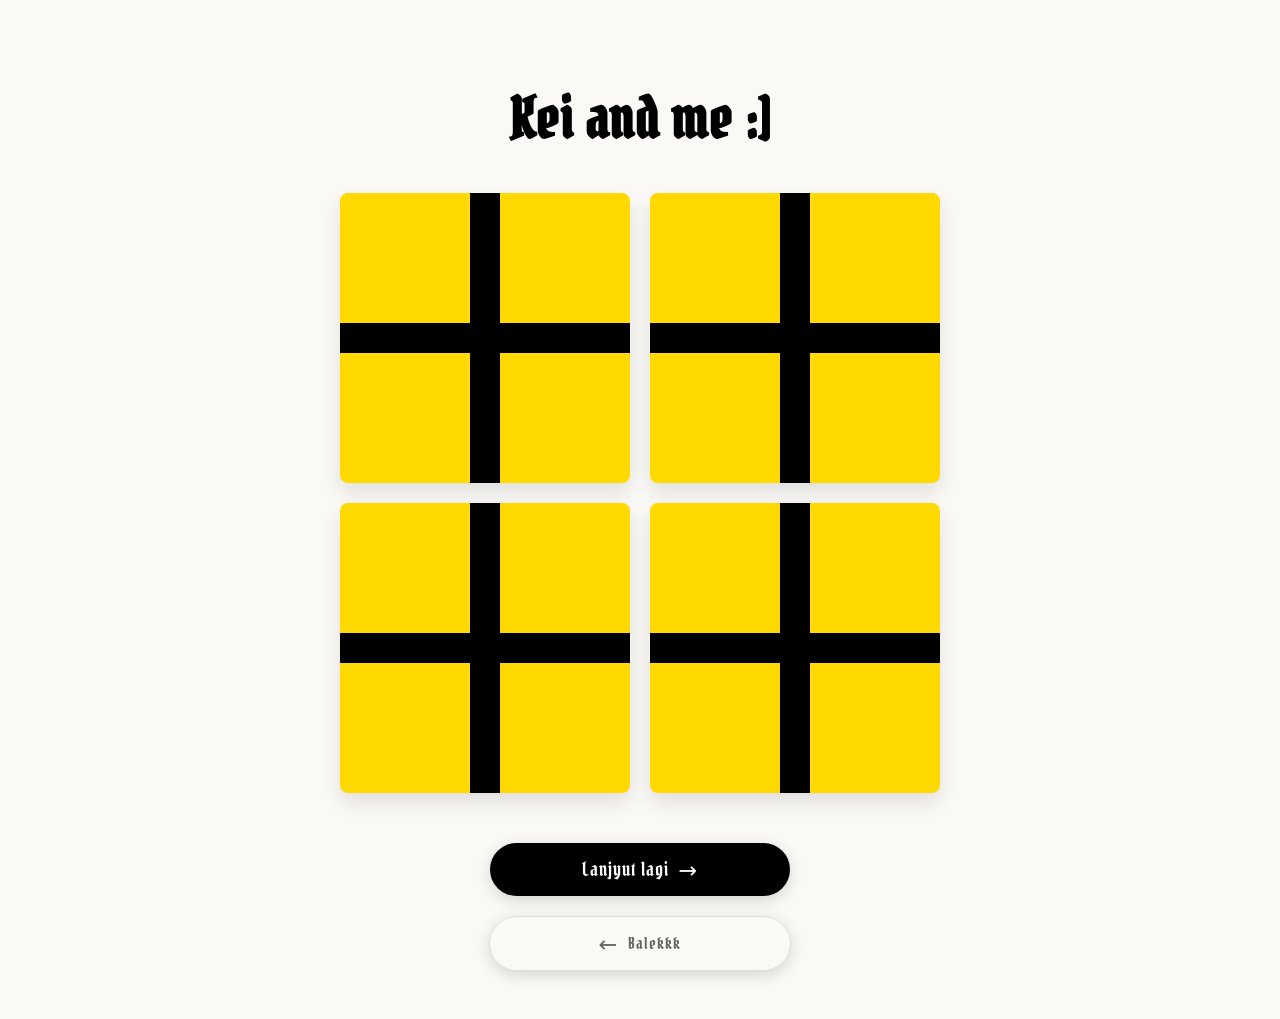
==== keisha2.html @ 131251bb "Add files via upload" ====
<!DOCTYPE html>
<html lang="en">
<head>
    <meta charset="UTF-8">
    <meta name="viewport" content="width=device-width, initial-scale=1.0">
    <title>TrioImutzBirthday</title>
    <link rel="stylesheet" href="foto.css">
    <link rel="preconnect" href="https://fonts.googleapis.com">
    <link rel="preconnect" href="https://fonts.gstatic.com" crossorigin>
    <link href="https://fonts.googleapis.com/css2?family=Pirata+One&family=Playfair+Display:ital,wght@0,400..900;1,400..900&display=swap" rel="stylesheet">
    <style>
        .btn-nav {
            display: inline-flex;
            align-items: center;
            padding: 12px 25px;
            background-color: #000000;
            color: #FAF9F6;
            text-decoration: none;
            font-family: 'Pirata One', system-ui;
            font-size: 1.2rem;
            border-radius: 50px;
            transition: all 0.3s ease;
            letter-spacing: 1px;
        }

    </style>
</head>
<body>
    <h1 class="Pirata">Kei and me :]</h1>
    <div class="photo-gallery">
        <div class="gift-container" onclick="openGift(this)">
            <div class="gift-box">
                <span class="gift-text">🎁</span>
            </div>
            <div class="photo-content">
                <img src="fotokia.jpeg" alt="Foto 1">
            </div>
        </div>
        <div class="gift-container" onclick="openGift(this)">
            <div class="gift-box">
                <span class="gift-text">🎁</span>
            </div>
            <div class="photo-content">
                <img src="fotokia3.jpeg" alt="Foto 2">
            </div>
        </div>
        <div class="gift-container" onclick="openGift(this)">
            <div class="gift-box">
                <span class="gift-text">🎁</span>
            </div>
            <div class="photo-content">
                <img src="fotokia4.jpeg" alt="Foto 3">
            </div>
        </div>
        <div class="gift-container" onclick="openGift(this)">
            <div class="gift-box">
                <span class="gift-text">🎁</span>
            </div>
            <div class="photo-content">
                <img src="fotokia2.jpeg" alt="Foto 4">
            </div>
        </div>
    </div>

    <div class="nav-container-bottom">
        <a href="keisha3.html" class="btn-nav">
            Lanjyut lagi <span class="icon">→</span>
        </a>
    </div>

    <div class="nav-container-top" style="margin-top: 20px;">
        <a href="keisha.html" class="btn-nav" style="background: none; color: #666; border: 1px solid #ddd; font-size: 1rem;">
            <span class="icon">←</span> Balekkk
        </a>
    </div>
    <script>
        function openGift(element) {
            element.classList.toggle('open');
        }
    </script>
</body>
</html>
---- foto.css ----
body {
            background-color: #FAF9F6;
            color: #000000;
            font-family: 'Pirata One', system-ui;
            min-height: 100vh;
            display: flex;
            flex-direction: column;
            align-items: center;
            padding: 40px 20px;
        }

        h1 {
            font-family: 'Pirata One', system-ui;
            font-size: 3.5rem;
            color: #000000;
            text-align: center;
            margin-bottom: 40px;
            line-height: 1.2;
            letter-spacing: 1px;
        }

        /* --- Photo Gallery / Gift Logic --- */
        .photo-gallery {
            display: grid;
            grid-template-columns: repeat(2, 1fr);
            gap: 20px;
            max-width: 600px;
            width: 100%;
            margin-bottom: 50px;
        }

        .gift-container {
            perspective: 1000px;
            cursor: pointer;
            position: relative;
            aspect-ratio: 1 / 1;
        }

        .gift-box {
            width: 100%;
            height: 100%;
            background-color: #ffd900; /* Kado Kuning */
            border-radius: 8px;
            display: flex;
            justify-content: center;
            align-items: center;
            position: relative;
            box-shadow: 0 10px 20px rgba(0,0,0,0.1);
            transition: transform 0.6s cubic-bezier(0.4, 0, 0.2, 1), opacity 0.4s;
            z-index: 2;
            overflow: hidden;
        }

        /* Tali Pita Hitam Tebal (30px) */
        .gift-box::before {
            content: "";
            position: absolute;
            width: 30px; /* Tebal pita vertikal */
            height: 100%;
            background-color: #000000;
            z-index: 1;
        }
        .gift-box::after {
            content: "";
            position: absolute;
            width: 100%;
            height: 30px; /* Tebal pita horizontal */
            background-color: #000000;
            z-index: 1;
        }

        /* Emoji Kado */
        .gift-emoji {
            font-size: 2.5rem;
            z-index: 3;
            pointer-events: none;
            filter: drop-shadow(0 2px 4px rgba(0,0,0,0.2));
        }

        .photo-content {
            position: absolute;
            top: 0;
            left: 0;
            width: 100%;
            height: 100%;
            background-color: white;
            padding: 8px;
            box-sizing: border-box;
            box-shadow: 0 4px 15px rgba(0,0,0,0.1);
            border-radius: 8px;
            opacity: 0;
            transform: scale(0.8);
            transition: transform 0.6s cubic-bezier(0.175, 0.885, 0.32, 1.275), opacity 0.4s;
            z-index: 1;
        }

        .photo-content img {
            width: 100%;
            height: 100%;
            display: block;
            border-radius: 4px;
            object-fit: cover;
        }

        .gift-container.open .gift-box {
            transform: translateY(-100%) rotateX(90deg);
            opacity: 0;
            pointer-events: none;
        }

        .gift-container.open .photo-content {
            opacity: 1;
            transform: scale(1);
        }

        /* --- Navigation Buttons (Stacked Style) --- */
        .navigation-group {
            display: flex;
            flex-direction: column;
            align-items: center;
            gap: 20px;
            width: 100%;
            max-width: 600px;
        }

        .btn-nav {
            display: inline-flex;
            align-items: center;
            justify-content: center;
            gap: 10px;
            background-color: #000000;
            color: #FAF9F6;
            padding: 15px 45px;
            text-decoration: none;
            font-family: 'Pirata One', system-ui;
            font-size: 1.6rem;
            letter-spacing: 1.5px;
            border-radius: 50px;
            box-shadow: 0 4px 15px rgba(0,0,0,0.15);
            transition: all 0.4s cubic-bezier(0.175, 0.885, 0.32, 1.275);
            width: fit-content;
            min-width: 250px;
        }

        .btn-nav:hover {
            transform: scale(1.08) translateY(-3px);
            background-color: #222;
            box-shadow: 0 8px 25px rgba(0,0,0,0.2);
        }

        .btn-back {
            background: none;
            color: #888;
            border: 1px solid #ddd;
            font-size: 1.1rem;
            padding: 10px 30px;
            box-shadow: none;
        }

        .btn-back:hover {
            background-color: #f0f0f0;
            color: #333;
            transform: translateY(-2px);
            box-shadow: none;
        }

        .icon {
            font-size: 1.4rem;
        }
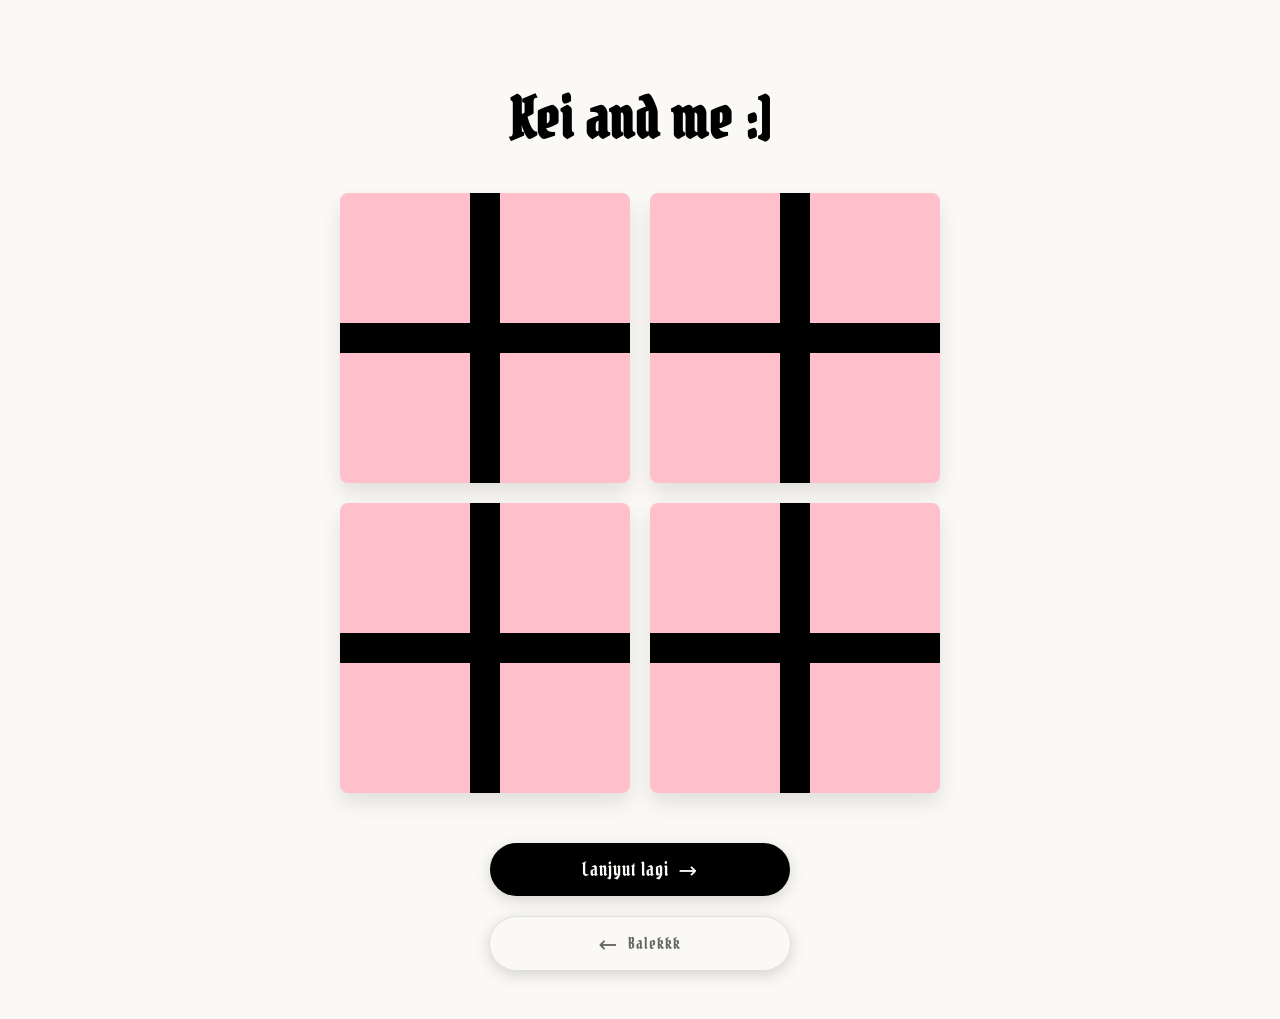
==== commit 2e23b664: "ganti warna" ====
--- a/keisha2.html
+++ b/keisha2.html
@@ -21,6 +21,20 @@
             border-radius: 50px;
             transition: all 0.3s ease;
             letter-spacing: 1px;
+        }
+        .gift-box {
+            width: 100%;
+            height: 100%;
+            background-color: pink; /* Kado Kuning */
+            border-radius: 8px;
+            display: flex;
+            justify-content: center;
+            align-items: center;
+            position: relative;
+            box-shadow: 0 10px 20px rgba(0,0,0,0.1);
+            transition: transform 0.6s cubic-bezier(0.4, 0, 0.2, 1), opacity 0.4s;
+            z-index: 2;
+            overflow: hidden;
         }
 
     </style>
